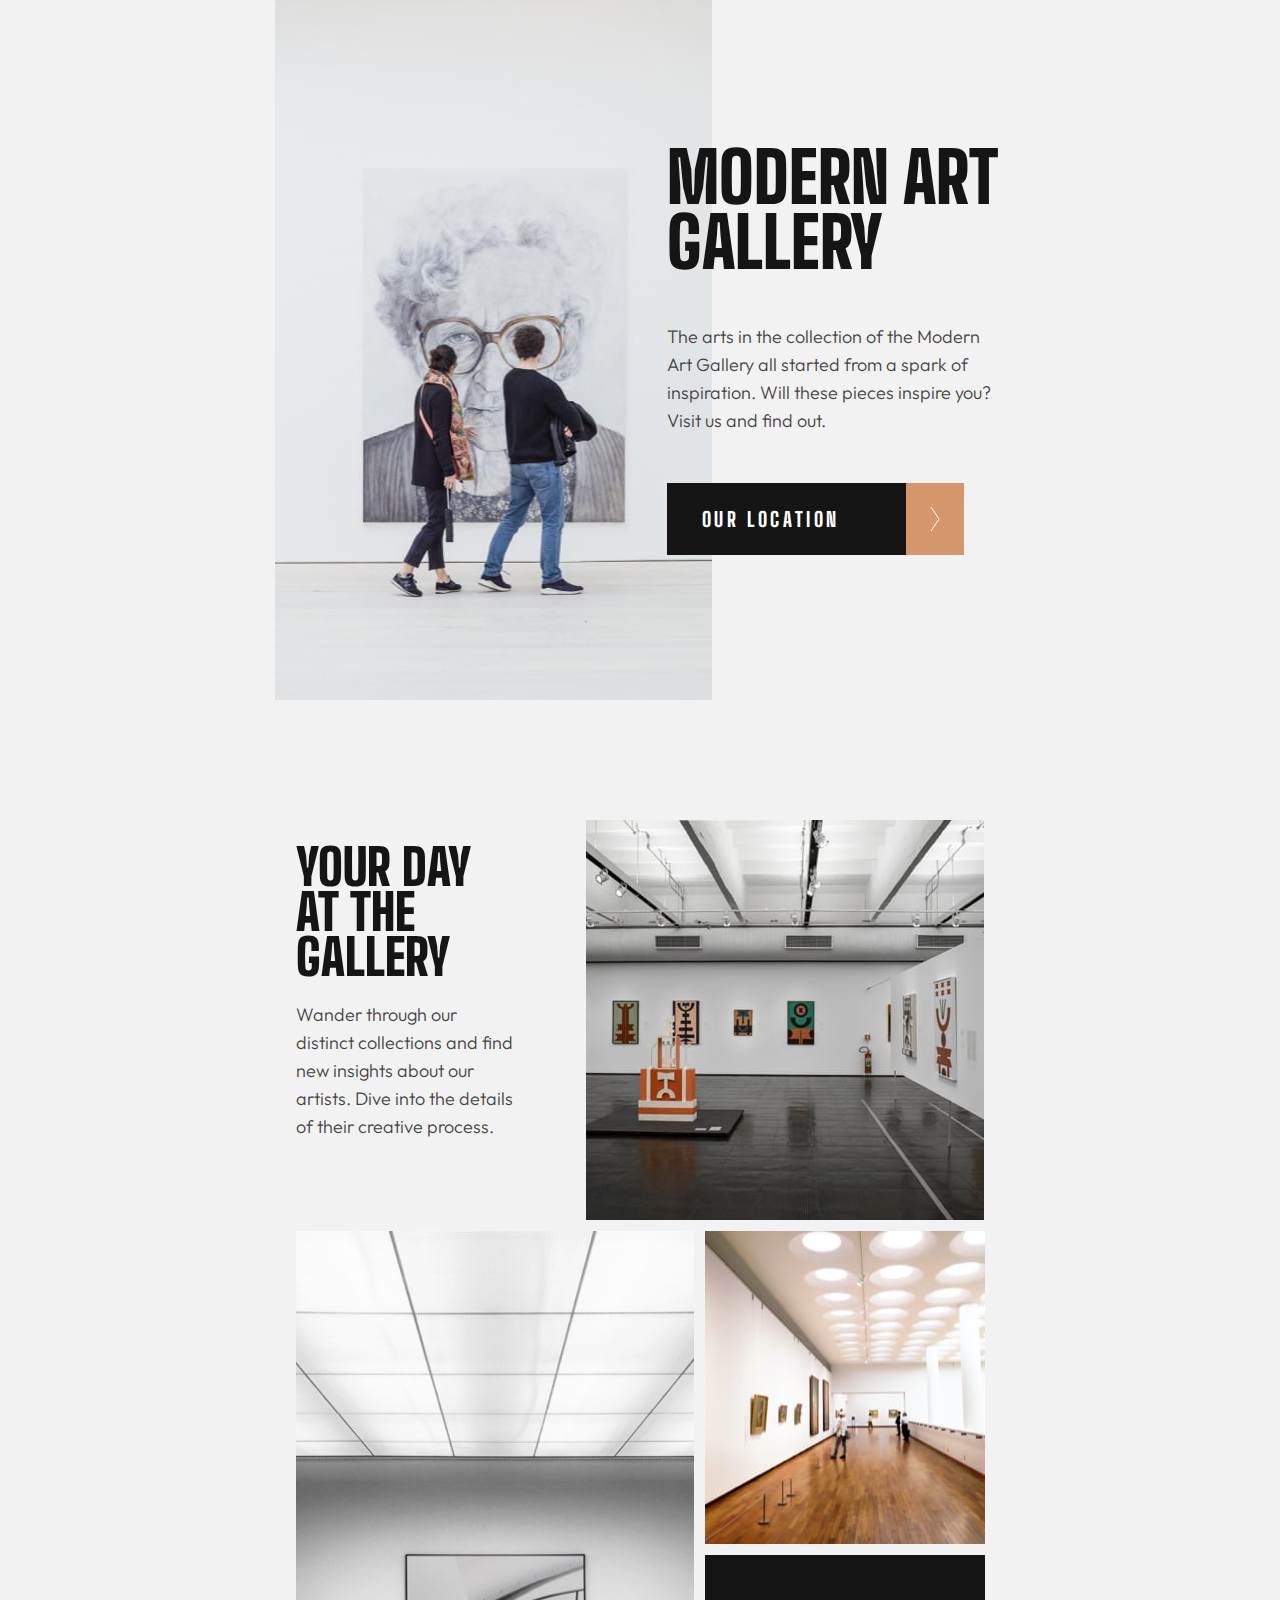
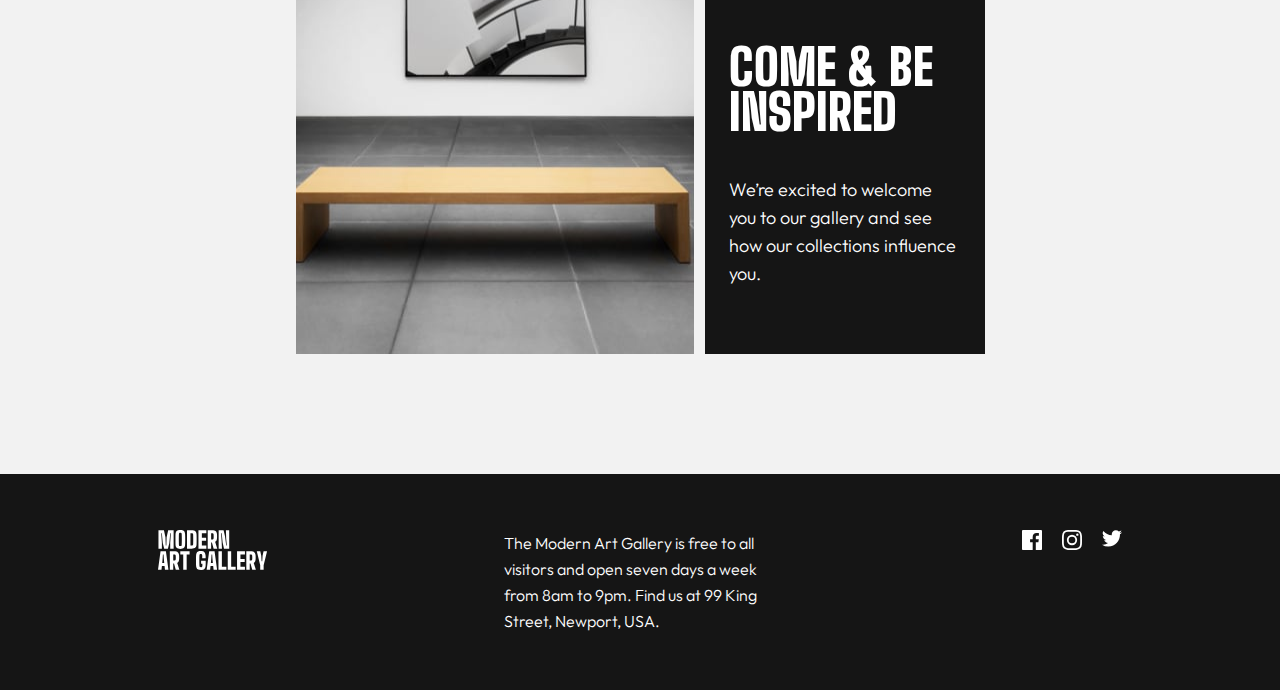
==== index.html @ 1dc924fc "first commit" ====
<!DOCTYPE html>
<html lang="en">
<head>
    <meta charset="UTF-8">
    <link rel="stylesheet" href="./css/style.css">
    <link rel="shortcut icon" href="./img/favicon-32x32.png" type="image/x-icon">
    <link href="https://fonts.googleapis.com/css2?family=Big+Shoulders+Display:wght@900&family=Outfit:wght@300&display=swap" rel="stylesheet">
    <meta http-equiv="X-UA-Compatible" content="IE=edge">
    <meta name="viewport" content="width=device-width, initial-scale=1.0">
    <title>Art Gallery</title>
</head>
<body>
    <div class="wrapper">
        <header class="header">
            <div class="header__pictures">
            <div class="black__square"></div>
            <img class="header__img" src="./img/mobile/image-hero.jpg" alt="">
            <img class="header__tablet" src="./img/tablet/image-hero.jpg" alt="">
            <img class="header__desctop" src="./img/desktop/image-hero.jpg" alt="">
        </div>
            <div class="container">
                <div class="header__content">
                    <div class="header__title"><span class="white__words">MODER</span>N <span   class="white__words">ART GA</span>LLERY</div>
                    <div class="header__subcontent">
                        <div class="header__subtitle">The arts in the collection of the Modern Art Gallery all started from a spark of inspiration. Will these pieces inspire you? Visit us and find out.</div>
                        <div class="header__button">
                            <a class="header__square" href="location.html">OUR LOCATION</a>
                            <a class="header__btn" href="location.html">
                                <img class="header__arrow" src="./img/icon-arrow-right.svg" alt="">
                            </a>
                        </div>
                    </div>
                </div>
            </div>
        </header>
        <div class="your__day">
            <div class="container">
                <section class="day__content">
                    <img class="day__img" src="./img/mobile/image-grid-1.jpg" alt="">
                    <img class="day__tablet" src="./img/tablet/image-grid-1.jpg" alt="">
                    <img class="day__desctop" src="./img/desktop/image-grid-1.jpg" alt="">
                    <div class="day__info">
                        <h2 class="day__title">Your Day at the Gallery</h2>
                        <p class="day__text">Wander through our distinct collections and find new insights about our artists. Dive into the details of their creative process.</p>
                    </div>
                </section>
            </div>
        </div>
        <section class="inspired">
            <div class="container">
                <div class="inspired__content">
                <img class="inspired__mob1" src="./img/mobile/image-grid-2.jpg" alt="">
                <img class="inspired__tab1" src="./img/tablet/image-grid-2.jpg" alt="">
                <img class="inspired__desc1" src="./img/desktop/image-grid-2.jpg" alt="">
                
                <div class="inspired__mini">
                <img class="inspired__mob2" src="./img/mobile/image-grid-3.jpg" alt="">
                <img class="inspired__tab2" src="./img/tablet/image-grid-3.jpg" alt="">
                <img class="inspired__desc2" src="./img/desktop/image-grid-3.jpg" alt="">
               
                <div class="inspired__black">
                    <div class="inspired__black-content">
                        <h2 class="insiped__black-title">COME & BE INSPIRED</h2>
                        <p class="inspired__black-text">We’re excited to welcome you to our gallery and see how our collections influence you.</p>
                    </div>
                </div>
            </div>

            </div>
            </div>    
        </section>
        <footer class="footer">
                <div class="footer__content">
                <img class="footer__logo" src="./img/logo-light.svg" alt="">
                <p class="footer__text">The Modern Art Gallery is free to all visitors and open seven days a week from 8am to 9pm. Find us at 99 King Street, Newport, USA.</p>
            
                <div class="footer__social">
                    <a class="social__icon" href=""><svg width="20" height="20" xmlns="http://www.w3.org/2000/svg"><path d="M18.896 0H1.104C.494 0 0 .494 0 1.104v17.793C0 19.506.494 20 1.104 20h9.58v-7.745H8.076V9.237h2.606V7.01c0-2.583 1.578-3.99 3.883-3.99 1.104 0 2.052.082 2.329.119v2.7h-1.598c-1.254 0-1.496.597-1.496 1.47v1.928h2.989l-.39 3.018h-2.6V20h5.098c.608 0 1.102-.494 1.102-1.104V1.104C20 .494 19.506 0 18.896 0Z" fill="#FFF"/></svg></a> 
                    <a class="social__icon" href=""><svg width="20" height="20" xmlns="http://www.w3.org/2000/svg"><path d="M10 1.802c2.67 0 2.987.01 4.042.059 2.71.123 3.975 1.409 4.099 4.099.048 1.054.057 1.37.057 4.04 0 2.672-.01 2.988-.057 4.042-.124 2.687-1.387 3.975-4.1 4.099-1.054.048-1.37.058-4.041.058-2.67 0-2.987-.01-4.04-.058-2.718-.124-3.977-1.416-4.1-4.1-.048-1.054-.058-1.37-.058-4.041 0-2.67.01-2.986.058-4.04.124-2.69 1.387-3.977 4.1-4.1 1.054-.048 1.37-.058 4.04-.058ZM10 0C7.284 0 6.944.012 5.877.06 2.246.227.227 2.242.061 5.877.01 6.944 0 7.284 0 10s.012 3.057.06 4.123c.167 3.632 2.182 5.65 5.817 5.817 1.067.048 1.407.06 4.123.06s3.057-.012 4.123-.06c3.629-.167 5.652-2.182 5.816-5.817.05-1.066.061-1.407.061-4.123s-.012-3.056-.06-4.122C19.777 2.249 17.76.228 14.124.06 13.057.01 12.716 0 10 0Zm0 4.865a5.135 5.135 0 1 0 0 10.27 5.135 5.135 0 0 0 0-10.27Zm0 8.468a3.333 3.333 0 1 1 0-6.666 3.333 3.333 0 0 1 0 6.666Zm5.338-9.87a1.2 1.2 0 1 0 0 2.4 1.2 1.2 0 0 0 0-2.4Z" fill="#FFF"/></svg></a> 
                    <a class="social__icon" href=""><svg width="20" height="17" xmlns="http://www.w3.org/2000/svg"><path d="M20 2.172a8.192 8.192 0 0 1-2.357.646 4.11 4.11 0 0 0 1.805-2.27 8.22 8.22 0 0 1-2.606.996A4.096 4.096 0 0 0 13.847.248c-2.65 0-4.596 2.472-3.998 5.037A11.648 11.648 0 0 1 1.392 1a4.109 4.109 0 0 0 1.27 5.478 4.086 4.086 0 0 1-1.858-.513c-.045 1.9 1.318 3.679 3.291 4.075a4.113 4.113 0 0 1-1.853.07 4.106 4.106 0 0 0 3.833 2.849A8.25 8.25 0 0 1 0 14.658a11.616 11.616 0 0 0 6.29 1.843c7.618 0 11.923-6.434 11.663-12.205A8.354 8.354 0 0 0 20 2.172Z" fill="#FFF"/></svg></a> 
                </div>
            </div>
          
           
        </footer>
    </div>
</body>
</html>
---- css/style.css ----
body {
    font-family: 'Big Shoulders Display', cursive;
    font-family: 'Outfit', sans-serif;
    margin: 0 auto;
    width: 100%;
    height: 100%;
    background: #F2F2F2;
}

.wrapper {
	min-height: 100%;
	overflow: hidden;
	display: flex;
	flex-direction: column;
}

.container {
    max-width: 343px;
    margin: 0 auto;
}

.header {
    margin: 0 auto;
}

.black__square {
    height: 799px;
    width: 450px;
    background: #151515;
    display: none;
}

.header__img {
    display: block;
    margin: 0 auto;
    max-width: 375px;
    width: 100%;
}

.header__tablet {
    display: none;
}

.header__desctop {
    display:none
}

.header__content {
    
}

.header__title {
    font-family: 'Big Shoulders Display';
    font-size: 60px;
    font-weight: 900;
    line-height: 55px;
    color: #151515;
    margin: 32px 0;
}

.header__subtitle {
    font-family: 'Outfit', sans-serif;
    font-size: 18px;
    font-weight: 300;
    line-height: 28px;
    color: #444444;
    margin-bottom: 32px;
    max-width: 339px;
}


.header__square {
    font-family: 'Big Shoulders Display';
    font-size: 20px;
    font-weight: 800;
    line-height: 24px;
    letter-spacing: 3.6363637447357178px;
    background: #151515;
    padding: 24px 35px;
    color: #FFFFFF;
    width: 50%;
    text-decoration: none;
    transition: 0.5s background;
}


.header__btn {
    height: 72px;
    width: 58px;
    background: #D5966C;
    transition: 0.5s background;
}



.header__arrow {
    padding: 24px;
}

.header__button {
    display: flex;
    
}

.header__button:hover > .header__square {
    background: #D5966C;
}

.header__button:hover > .header__btn {
    background: #151515; 
}
    


/*-----------DAY AT GALLERY---------------*/

.your__day {
    margin-top: 120px;
}

.day__content {
    margin-bottom: 32px;
}

.day__title {
    font-family: 'Big Shoulders Display';
    text-transform: uppercase;
    font-size: 50px;
    font-weight: 900;
    line-height: 45px;
    color: #151515;
    margin: 25px 0 21px;
}

.day__text {
    font-family: 'Outfit', sans-serif;
    font-size: 18px;
    font-weight: 300;
    line-height: 28px;
    color: #444444;
}

.day__img {

}

.day__tablet {
    display: none;
}

.day__desctop {
    display: none;
}


/*-----------Inspire-------------------*/

.inspired {
    margin-bottom: 120px;
}

.inspired__mob1 {

}

.inspired__mob2 {
    margin: 16px 0;
}


.inspired__tab1 {
    display: none;
}

.inspired__tab2 {
    display: none;
}

.inspired__desc1 {
    display: none;
}

.inspired__desc2 {
    display: none;
}

.inspired__black {
    max-width: 343px;
    width: 100%;
    background: #151515;
}

.inspired__black-content {
    padding: 48px 24px; 
}

.insiped__black-title {
    font-family: 'Big Shoulders Display';
    font-size: 50px;
    font-weight: 900;
    line-height: 45px;
    color: #FFFFFF;
}

.inspired__black-text {
    font-family: 'Outfit', sans-serif;
    font-size: 18px;
    font-weight: 300;
    line-height: 28px;
    color: #FFFFFF;
}



/*---------FOOTER----------------*/

.footer {
    margin: 0 auto;
    min-width: 375px;
    max-width: 1440px;
    width: 100%;
    background: #151515;
}

.footer__content {
    padding: 32px 48px;
}

.footer__logo {

}

.footer__text {
    font-family: 'Outfit', sans-serif;
    font-size: 16px;
    font-weight: 300;
    line-height: 26px;
    color: #FFFFFF;
    margin: 38px 0;
}

.footer__social {

}

.social__icon {
    transition: 0.3s fill;

}

.social__icon:nth-of-type(2) {
    margin: 0 20px;
}

.social__icon:hover > svg > path {
    fill:#D5966C
}

.location__social-icon:hover > svg > path {
    fill: white
}


/* ------------- LOCATION -------------------- */

.location__button {
    position: absolute;
    top: 0;
    left: 0;
}

.location__btn {

}

.location__arrow {

}

.location__square {
    padding: 24px 35px;
    white-space: nowrap;
}

.location__map {
    width: 100%;
}

.location__info {
    background: #151515;
}

.info__block {
    padding: 48px 16px 56px 16px;
}

.info__title {
    font-family: 'Big Shoulders Display';
    font-size: 50px;
    font-weight: 900;
    line-height: 45px;
    color: #FFFFFF;
    margin-bottom: 48px;
}

.info__subtitle {
    font-family: 'Big Shoulders Display';
    font-size: 32px;
    font-weight: 900;
    line-height: 32px;
    color: #D5966C;
}

.info__text {
    font-family: 'Outfit', sans-serif;
    font-size: 18px;
    font-weight: 300;
    line-height: 28px;
    color: #FFFFFF;
    margin: 20px 0;
}

.info__subtext {
    font-family: 'Outfit', sans-serif;
    font-size: 18px;
    font-weight: 300;
    line-height: 28px;
    color: #FFFFFF;
}

.location__footer {
    background: #D5966C;
}

.location__footer-content {

}

.location__footer-logo {

}

.location__footer-text {
    color: #151515;
}

.footer__social {

}
.social__icon {

}
.location__social-icon {

}

.map__tablet {
    display: none;
}

.map__desctop {
    display: none;
}

/*-------------MEDIA-------------------*/

@media screen and (min-width: 768px) {

    .header__img {
    display:none;
    }
    
    .header__tablet {
        display: block;
        margin: 0 auto;
    }

    .header {
        display: flex;
        align-items: center;
    }

    .header__content {
        margin-left: -45px;
    }

    .header__title {
        margin: 0 0 48px 0;
        max-width: 330px;
        font-size: 70px;
        line-height: 65px;
    }

    .header__subtitle {
        margin-bottom: 48px;
    }

    .day__content {
        display: flex;
        margin-bottom: 11px;
    }

    .container {
        max-width: 688px;
        margin: 0 auto;
    }

    .day__info {
        order:1;
        margin-right: 68px;
    }

    .day__img {
       
    }

    .day__img {
        display: none;
    }
    
    .day__tablet {
        display: block;
        order:2;
    }

    .inspired__mob1 {
        display: none;
    }
    .inspired__mob2 {
        display: none;
    }

    .inspired__tab1 {
        display: block;
        margin-right: 11px;
    }
    
    .inspired__tab2 {
        display: block;
        margin-bottom: 11px;
    }

    .inspired__black {
        
    }

    .inspired__content {
        display: flex;
    }

    .inspired__mini {
        display: flex;
        flex-direction: column;
    }

    .footer {

    }
        
    .footer__content {
        display: flex;
        padding: 56px 40px;
        justify-content: space-around;
        text-align: start;
    }

    .footer__social {
        display: flex;
    }

    .footer__text {
        max-width: 281px;
    }

    .footer__logo {
        max-width: 110px;
        max-height: 40px;
    }

    .footer__text {
        margin: 0;
    }

    .info__block {
        display: flex;
        justify-content: space-between;
    }

    .info__adress {
        max-width: 398px;
    }

    .info__title {
        margin: 0;
        max-width: 233px;
    }

    .info__subtitle {
        margin: 0 0 32px 0;
    }

    .info__block {
        padding: 88px 0 80px;
    }

    .location__button {
        left: 40px;
    }

    .location__map {
        display: none;
    }

    .map__tablet {
        display: block;
    }
}

@media screen and (min-width: 1440px) {
    .black__square {
        display: block;
    }

    .header__pictures {
        display: flex;
    }

    .header__content {
        display: flex;
        margin-left: -800px;
    }

    .header__title {
        margin-right: 246px;
        font-size: 96px;
        line-height: 88px;
        max-width: 450px;
    }

    .header__tablet {
        display: none;
    }

    .header__desctop {
        display: block;
    }

    .white__words {
        color: #FFFFFF;
    }

    .header__subtitle {
    font-size: 22px;
    font-weight: 300;
    line-height: 32px;
    }
    
    .container {
        max-width: 1110px;
        margin: 0 auto;
    }

    .day__tablet {
        display: none;
    }

    .day__desctop {
        display: block;
        order: 2;
    }

    .day__content {
        margin: 0 auto;
    }
        
    .day__info {
       display: flex;
       justify-content: center;
       flex-direction: column;
       max-width: 300px;
       margin-left: 105px;
    }

    .day__title {
        text-align: center;
        max-width: 350px;
    }

    .day__text {
        text-align: center;
        max-width: 350px;
    }

    .inspired__tab1, .inspired__tab2 {
        display: none;
    }

    .inspired {
        margin-top: 30px;
    }

    .inspired__desc1 {
        display: block;
        margin-right: 30px;
    }

    .inspired__desc2 {
        display: block;
        margin-bottom: 30px;
    }

    .inspired__black {
        max-width: 445px;
    }

    .inspired__black-content {
        padding: 65px 48px;
    }

    .footer__text {
        font-size: 18px;
        line-height: 28px;
    }

    .map__tablet {
        display: none;
    }

    .map__desctop {
        display: block;
    }

    .location__button {
        left: 156px;
    }
}
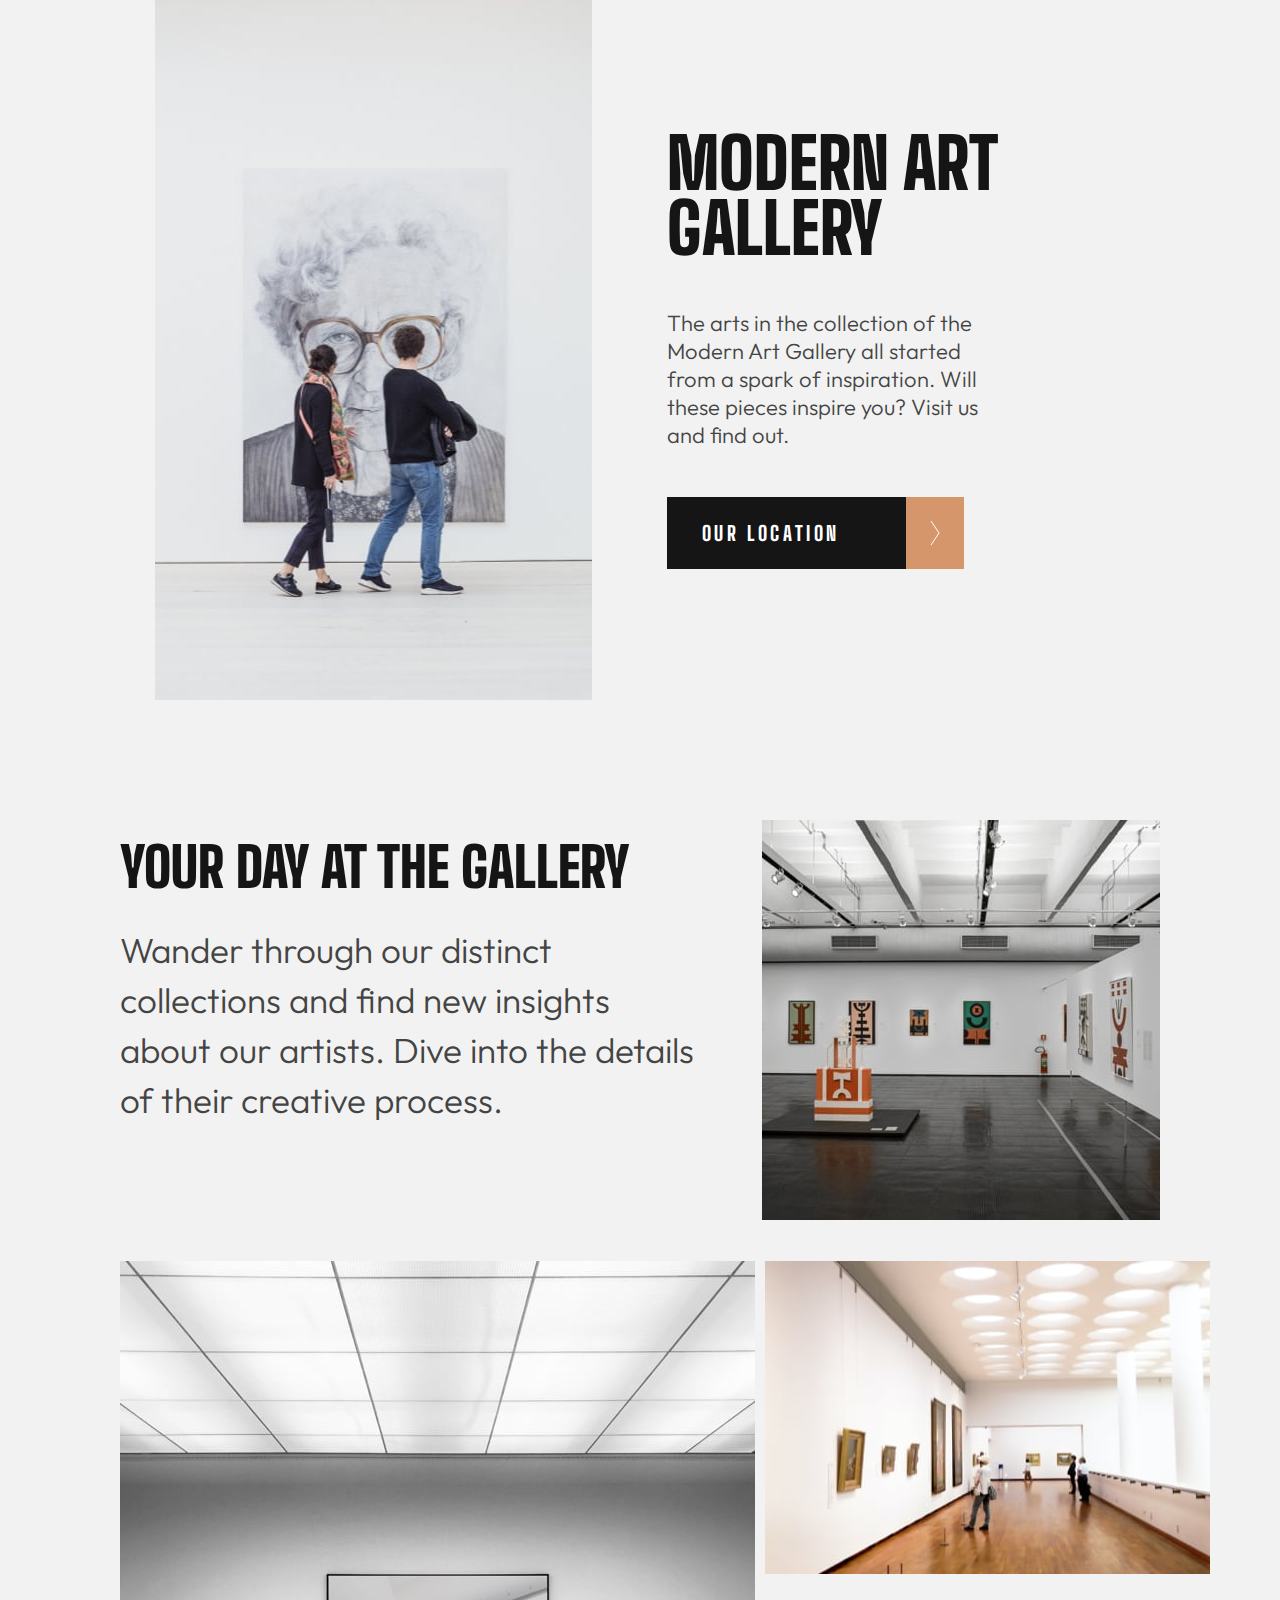
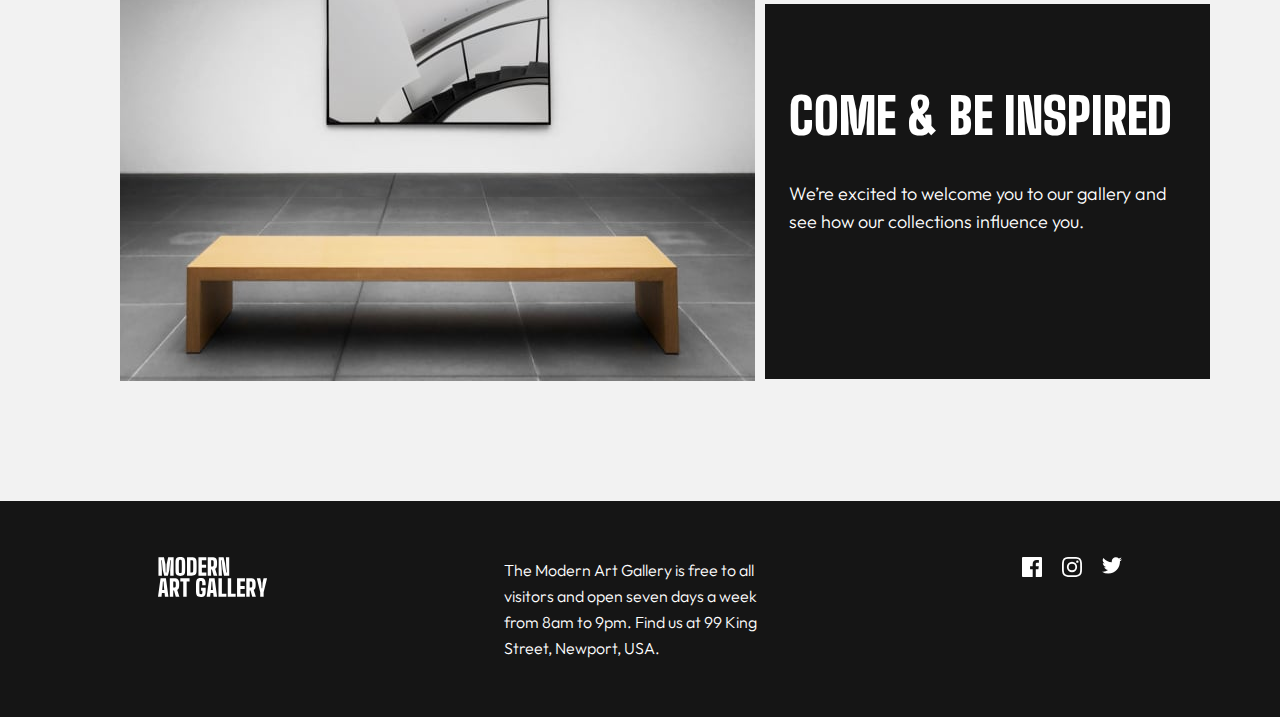
==== commit d6d7340a: "make some changes in html and add some new breakpoints" ====
--- a/index.html
+++ b/index.html
@@ -13,14 +13,14 @@
     <div class="wrapper">
         <header class="header">
             <div class="header__pictures">
-            <div class="black__square"></div>
-            <img class="header__img" src="./img/mobile/image-hero.jpg" alt="">
-            <img class="header__tablet" src="./img/tablet/image-hero.jpg" alt="">
-            <img class="header__desctop" src="./img/desktop/image-hero.jpg" alt="">
-        </div>
+                <div class="black__square"></div>
+                <img class="header__img" src="./img/mobile/image-hero.jpg" alt="">
+                <img class="header__tablet" src="./img/tablet/image-hero.jpg" alt="">
+                <img class="header__desctop" src="./img/desktop/image-hero.jpg" alt="">
+            </div>
             <div class="container">
                 <div class="header__content">
-                    <div class="header__title"><span class="white__words">MODER</span>N <span   class="white__words">ART GA</span>LLERY</div>
+                    <div class="header__title">MODERN ART GALLERY</div>
                     <div class="header__subcontent">
                         <div class="header__subtitle">The arts in the collection of the Modern Art Gallery all started from a spark of inspiration. Will these pieces inspire you? Visit us and find out.</div>
                         <div class="header__button">
@@ -33,9 +33,9 @@
                 </div>
             </div>
         </header>
-        <div class="your__day">
+        <section class="your__day">
             <div class="container">
-                <section class="day__content">
+                <div class="day__content">
                     <img class="day__img" src="./img/mobile/image-grid-1.jpg" alt="">
                     <img class="day__tablet" src="./img/tablet/image-grid-1.jpg" alt="">
                     <img class="day__desctop" src="./img/desktop/image-grid-1.jpg" alt="">
@@ -43,45 +43,39 @@
                         <h2 class="day__title">Your Day at the Gallery</h2>
                         <p class="day__text">Wander through our distinct collections and find new insights about our artists. Dive into the details of their creative process.</p>
                     </div>
-                </section>
+                </div>
             </div>
-        </div>
+        </section>
         <section class="inspired">
             <div class="container">
                 <div class="inspired__content">
-                <img class="inspired__mob1" src="./img/mobile/image-grid-2.jpg" alt="">
-                <img class="inspired__tab1" src="./img/tablet/image-grid-2.jpg" alt="">
-                <img class="inspired__desc1" src="./img/desktop/image-grid-2.jpg" alt="">
-                
-                <div class="inspired__mini">
-                <img class="inspired__mob2" src="./img/mobile/image-grid-3.jpg" alt="">
-                <img class="inspired__tab2" src="./img/tablet/image-grid-3.jpg" alt="">
-                <img class="inspired__desc2" src="./img/desktop/image-grid-3.jpg" alt="">
-               
-                <div class="inspired__black">
-                    <div class="inspired__black-content">
-                        <h2 class="insiped__black-title">COME & BE INSPIRED</h2>
-                        <p class="inspired__black-text">We’re excited to welcome you to our gallery and see how our collections influence you.</p>
+                    <img class="inspired__mob1" src="./img/mobile/image-grid-2.jpg" alt="">
+                    <img class="inspired__tab1" src="./img/tablet/image-grid-2.jpg" alt="">
+                    <img class="inspired__desc1" src="./img/desktop/image-grid-2.jpg" alt="">
+                    <div class="inspired__mini">
+                    <img class="inspired__mob2" src="./img/mobile/image-grid-3.jpg" alt="">
+                    <img class="inspired__tab2" src="./img/tablet/image-grid-3.jpg" alt="">
+                    <img class="inspired__desc2" src="./img/desktop/image-grid-3.jpg" alt="">
+                    <div class="inspired__black">
+                        <div class="inspired__black-content">
+                            <h2 class="insiped__black-title">COME & BE INSPIRED</h2>
+                            <p class="inspired__black-text">We’re excited to welcome you to our gallery and see how our collections influence you.</p>
+                        </div>
+                    </div>
                     </div>
                 </div>
-            </div>
-
-            </div>
             </div>    
         </section>
         <footer class="footer">
-                <div class="footer__content">
+            <div class="footer__content">
                 <img class="footer__logo" src="./img/logo-light.svg" alt="">
                 <p class="footer__text">The Modern Art Gallery is free to all visitors and open seven days a week from 8am to 9pm. Find us at 99 King Street, Newport, USA.</p>
-            
                 <div class="footer__social">
                     <a class="social__icon" href=""><svg width="20" height="20" xmlns="http://www.w3.org/2000/svg"><path d="M18.896 0H1.104C.494 0 0 .494 0 1.104v17.793C0 19.506.494 20 1.104 20h9.58v-7.745H8.076V9.237h2.606V7.01c0-2.583 1.578-3.99 3.883-3.99 1.104 0 2.052.082 2.329.119v2.7h-1.598c-1.254 0-1.496.597-1.496 1.47v1.928h2.989l-.39 3.018h-2.6V20h5.098c.608 0 1.102-.494 1.102-1.104V1.104C20 .494 19.506 0 18.896 0Z" fill="#FFF"/></svg></a> 
                     <a class="social__icon" href=""><svg width="20" height="20" xmlns="http://www.w3.org/2000/svg"><path d="M10 1.802c2.67 0 2.987.01 4.042.059 2.71.123 3.975 1.409 4.099 4.099.048 1.054.057 1.37.057 4.04 0 2.672-.01 2.988-.057 4.042-.124 2.687-1.387 3.975-4.1 4.099-1.054.048-1.37.058-4.041.058-2.67 0-2.987-.01-4.04-.058-2.718-.124-3.977-1.416-4.1-4.1-.048-1.054-.058-1.37-.058-4.041 0-2.67.01-2.986.058-4.04.124-2.69 1.387-3.977 4.1-4.1 1.054-.048 1.37-.058 4.04-.058ZM10 0C7.284 0 6.944.012 5.877.06 2.246.227.227 2.242.061 5.877.01 6.944 0 7.284 0 10s.012 3.057.06 4.123c.167 3.632 2.182 5.65 5.817 5.817 1.067.048 1.407.06 4.123.06s3.057-.012 4.123-.06c3.629-.167 5.652-2.182 5.816-5.817.05-1.066.061-1.407.061-4.123s-.012-3.056-.06-4.122C19.777 2.249 17.76.228 14.124.06 13.057.01 12.716 0 10 0Zm0 4.865a5.135 5.135 0 1 0 0 10.27 5.135 5.135 0 0 0 0-10.27Zm0 8.468a3.333 3.333 0 1 1 0-6.666 3.333 3.333 0 0 1 0 6.666Zm5.338-9.87a1.2 1.2 0 1 0 0 2.4 1.2 1.2 0 0 0 0-2.4Z" fill="#FFF"/></svg></a> 
                     <a class="social__icon" href=""><svg width="20" height="17" xmlns="http://www.w3.org/2000/svg"><path d="M20 2.172a8.192 8.192 0 0 1-2.357.646 4.11 4.11 0 0 0 1.805-2.27 8.22 8.22 0 0 1-2.606.996A4.096 4.096 0 0 0 13.847.248c-2.65 0-4.596 2.472-3.998 5.037A11.648 11.648 0 0 1 1.392 1a4.109 4.109 0 0 0 1.27 5.478 4.086 4.086 0 0 1-1.858-.513c-.045 1.9 1.318 3.679 3.291 4.075a4.113 4.113 0 0 1-1.853.07 4.106 4.106 0 0 0 3.833 2.849A8.25 8.25 0 0 1 0 14.658a11.616 11.616 0 0 0 6.29 1.843c7.618 0 11.923-6.434 11.663-12.205A8.354 8.354 0 0 0 20 2.172Z" fill="#FFF"/></svg></a> 
                 </div>
             </div>
-          
-           
         </footer>
     </div>
 </body>
--- a/css/style.css
+++ b/css/style.css
@@ -516,6 +516,51 @@
     }
 }
 
+@media screen and (min-width: 1280px) {
+    .container {
+        max-width: 1280px;
+        padding: 0 120px;
+        margin: 0 auto;
+    }
+
+    .inspired__tab1, .inspired__tab2 {
+        display: none;
+    }
+
+    .inspired {
+        margin-top: 30px;
+    }
+
+    .inspired__desc1 {
+        display: block;
+        margin-right: 10px;
+    }
+
+    .inspired__desc2 {
+        display: block;
+        margin-bottom: 30px;
+    }
+
+    .inspired__black {
+        max-width: 445px;
+        height: 375px;
+    }
+
+    .day__title {
+        font-size: 55px;
+    }
+
+    .day__text {
+        font-size: 35px;
+        line-height: 50px;
+    }
+
+    .header__subtitle {
+        font-size: 22px;
+    }
+    
+}
+
 @media screen and (min-width: 1440px) {
     .black__square {
         display: block;
@@ -527,11 +572,11 @@
 
     .header__content {
         display: flex;
-        margin-left: -800px;
+        margin-left: -950px;
     }
 
     .header__title {
-        margin-right: 246px;
+        margin-right: 308px;
         font-size: 96px;
         line-height: 88px;
         max-width: 450px;
@@ -582,13 +627,15 @@
     }
 
     .day__title {
-        text-align: center;
         max-width: 350px;
+        font-size: 60px;
+        line-height: 60px;
     }
 
     .day__text {
-        text-align: center;
         max-width: 350px;
+        font-size: 22px;
+        line-height: 32px;
     }
 
     .inspired__tab1, .inspired__tab2 {
@@ -620,6 +667,7 @@
     .footer__text {
         font-size: 18px;
         line-height: 28px;
+        max-width: 432px;
     }
 
     .map__tablet {
@@ -633,7 +681,29 @@
     .location__button {
         left: 156px;
     }
-}
-
-
-
+
+    .footer__logo {
+        max-height: 58px;
+        max-width: 159.57px;
+    }
+
+    /* .header__title-bcg{
+        position: relative;
+    } */
+
+    .header__title {
+        /* background-color: #FFFFFF; */
+        background-clip: text;
+        -webkit-background-clip: text;
+        color: transparent;
+        background-image: linear-gradient(90deg, white 64%, black 40%);
+
+    }
+
+
+
+    
+}
+
+
+
